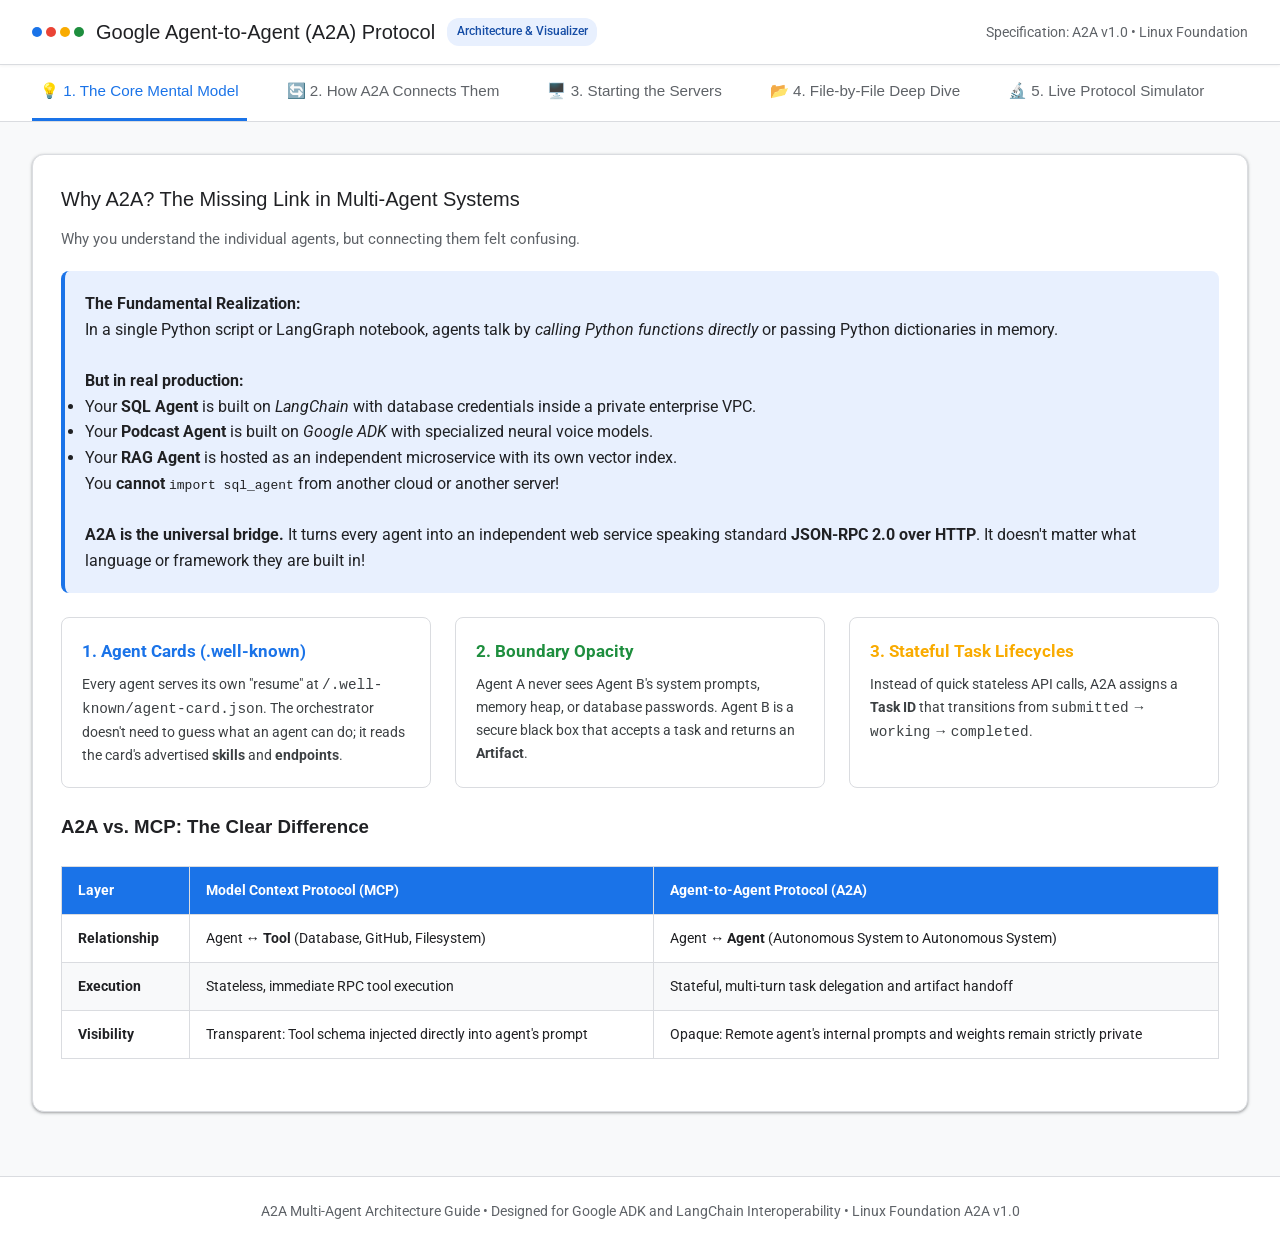
==== A2A_Architecture_Visualization.html @ dcfaf6b2 "Add detailed comments across A2A codebase, support standalone server ports, and add interactive HTML" ====
<!DOCTYPE html>
<html lang="en">
<head>
  <meta charset="UTF-8">
  <meta name="viewport" content="width=device-width, initial-scale=1.0">
  <title>A2A Protocol: Interactive Architecture & Deep-Dive Guide</title>
  <link rel="preconnect" href="https://fonts.googleapis.com">
  <link rel="preconnect" href="https://fonts.gstatic.com" crossorigin>
  <link href="https://fonts.googleapis.com/css2?family=Google+Sans:wght@400;500;700&family=Roboto+Mono:wght@400;500&family=Roboto:wght@300;400;500;700&display=swap" rel="stylesheet">
  <style>
    :root {
      --g-blue: #1a73e8;
      --g-blue-light: #e8f0fe;
      --g-blue-dark: #174ea6;
      --g-green: #1e8e3e;
      --g-green-light: #e6f4ea;
      --g-yellow: #f9ab00;
      --g-yellow-light: #fef7e0;
      --g-red: #ea4335;
      --g-red-light: #fce8e6;
      --g-dark: #202124;
      --g-text: #3c4043;
      --g-muted: #5f6368;
      --g-bg: #f8f9fa;
      --g-card: #ffffff;
      --g-border: #dadce0;
      --code-bg: #1e1e1e;
      --code-text: #d4d4d4;
      --shadow-sm: 0 1px 2px 0 rgba(60,64,67,0.3), 0 1px 3px 1px rgba(60,64,67,0.15);
      --shadow-md: 0 4px 6px -1px rgba(0,0,0,0.1), 0 2px 4px -1px rgba(0,0,0,0.06);
      --shadow-lg: 0 10px 15px -3px rgba(0,0,0,0.1), 0 4px 6px -2px rgba(0,0,0,0.05);
    }

    * { box-sizing: border-box; margin: 0; padding: 0; }
    body {
      font-family: 'Roboto', -apple-system, BlinkMacSystemFont, sans-serif;
      background-color: var(--g-bg);
      color: var(--g-dark);
      line-height: 1.6;
      display: flex;
      flex-direction: column;
      min-height: 100vh;
    }

    /* Top App Bar */
    header {
      background: #ffffff;
      border-bottom: 1px solid var(--g-border);
      padding: 1rem 2rem;
      position: sticky;
      top: 0;
      z-index: 100;
      box-shadow: 0 1px 3px rgba(0,0,0,0.05);
    }
    .header-content {
      max-width: 1300px;
      margin: 0 auto;
      display: flex;
      justify-content: space-between;
      align-items: center;
    }
    .brand {
      display: flex;
      align-items: center;
      gap: 0.75rem;
    }
    .brand-dots {
      display: flex;
      gap: 4px;
    }
    .dot { width: 10px; height: 10px; border-radius: 50%; }
    .dot-blue { background: var(--g-blue); }
    .dot-red { background: var(--g-red); }
    .dot-yellow { background: var(--g-yellow); }
    .dot-green { background: var(--g-green); }
    
    .brand h1 {
      font-family: 'Google Sans', sans-serif;
      font-size: 1.25rem;
      font-weight: 500;
      color: var(--g-dark);
    }
    .badge {
      background: var(--g-blue-light);
      color: var(--g-blue-dark);
      padding: 0.25rem 0.6rem;
      border-radius: 12px;
      font-size: 0.75rem;
      font-weight: 500;
    }

    /* Navigation Tabs */
    nav {
      background: #ffffff;
      border-bottom: 1px solid var(--g-border);
      padding: 0 2rem;
    }
    .nav-container {
      max-width: 1300px;
      margin: 0 auto;
      display: flex;
      gap: 2rem;
      overflow-x: auto;
    }
    .nav-tab {
      padding: 0.9rem 0.5rem;
      font-family: 'Google Sans', sans-serif;
      font-size: 0.95rem;
      font-weight: 500;
      color: var(--g-muted);
      cursor: pointer;
      border-bottom: 3px solid transparent;
      transition: all 0.2s;
      white-space: nowrap;
      display: flex;
      align-items: center;
      gap: 0.5rem;
    }
    .nav-tab:hover {
      color: var(--g-blue);
    }
    .nav-tab.active {
      color: var(--g-blue);
      border-bottom-color: var(--g-blue);
    }

    /* Main Content Container */
    main {
      flex: 1;
      max-width: 1300px;
      width: 100%;
      margin: 2rem auto;
      padding: 0 2rem;
    }

    .tab-pane {
      display: none;
      animation: fadeIn 0.3s ease;
    }
    .tab-pane.active {
      display: block;
    }
    @keyframes fadeIn {
      from { opacity: 0; transform: translateY(6px); }
      to { opacity: 1; transform: translateY(0); }
    }

    /* Card styling */
    .card {
      background: var(--g-card);
      border-radius: 12px;
      border: 1px solid var(--g-border);
      padding: 1.75rem;
      margin-bottom: 2rem;
      box-shadow: var(--shadow-sm);
    }
    .card-title {
      font-family: 'Google Sans', sans-serif;
      font-size: 1.25rem;
      font-weight: 500;
      color: var(--g-dark);
      margin-bottom: 0.75rem;
      display: flex;
      align-items: center;
      gap: 0.5rem;
    }
    .card-subtitle {
      color: var(--g-muted);
      font-size: 0.95rem;
      margin-bottom: 1.25rem;
    }

    /* Grid Layouts */
    .grid-3 {
      display: grid;
      grid-template-columns: repeat(auto-fit, minmax(320px, 1fr));
      gap: 1.5rem;
      margin-bottom: 1.5rem;
    }
    .grid-2 {
      display: grid;
      grid-template-columns: repeat(auto-fit, minmax(450px, 1fr));
      gap: 1.5rem;
      margin-bottom: 1.5rem;
    }

    /* Concept Highlights */
    .concept-box {
      border-radius: 8px;
      padding: 1.25rem;
      border-left: 4px solid var(--g-blue);
      background: var(--g-blue-light);
      margin-bottom: 1.5rem;
    }
    .concept-box.green {
      border-left-color: var(--g-green);
      background: var(--g-green-light);
    }
    .concept-box.yellow {
      border-left-color: var(--g-yellow);
      background: var(--g-yellow-light);
    }

    /* Code Blocks */
    .code-wrapper {
      background: var(--code-bg);
      border-radius: 8px;
      overflow: hidden;
      margin: 1rem 0;
      box-shadow: inset 0 1px 3px rgba(0,0,0,0.5);
    }
    .code-header {
      background: #2d2d2d;
      padding: 0.5rem 1rem;
      display: flex;
      justify-content: space-between;
      align-items: center;
      color: #9cdcfe;
      font-family: 'Roboto Mono', monospace;
      font-size: 0.8rem;
    }
    .copy-btn {
      background: #3e3e3e;
      color: #fff;
      border: none;
      padding: 0.25rem 0.6rem;
      border-radius: 4px;
      font-size: 0.75rem;
      cursor: pointer;
      transition: background 0.2s;
    }
    .copy-btn:hover { background: #505050; }
    pre {
      padding: 1.25rem;
      overflow-x: auto;
      font-family: 'Roboto Mono', monospace;
      font-size: 0.85rem;
      color: var(--code-text);
      line-height: 1.5;
    }

    /* Interactive Stepper */
    .stepper {
      display: flex;
      justify-content: space-between;
      position: relative;
      margin: 2.5rem 0 2rem;
    }
    .stepper::before {
      content: '';
      position: absolute;
      top: 24px;
      left: 40px;
      right: 40px;
      height: 3px;
      background: var(--g-border);
      z-index: 1;
    }
    .step-node {
      position: relative;
      z-index: 2;
      background: #fff;
      display: flex;
      flex-direction: column;
      align-items: center;
      cursor: pointer;
      width: 140px;
    }
    .step-circle {
      width: 48px;
      height: 48px;
      border-radius: 50%;
      background: #fff;
      border: 3px solid var(--g-border);
      display: flex;
      align-items: center;
      justify-content: center;
      font-weight: 700;
      font-size: 1.1rem;
      color: var(--g-muted);
      transition: all 0.3s;
      margin-bottom: 0.5rem;
    }
    .step-node.active .step-circle {
      border-color: var(--g-blue);
      background: var(--g-blue);
      color: #fff;
      box-shadow: 0 0 0 4px var(--g-blue-light);
    }
    .step-node.completed .step-circle {
      border-color: var(--g-green);
      background: var(--g-green);
      color: #fff;
    }
    .step-label {
      font-size: 0.85rem;
      font-weight: 500;
      color: var(--g-muted);
      text-align: center;
    }
    .step-node.active .step-label {
      color: var(--g-blue);
      font-weight: 700;
    }

    /* Live Interactive Simulator */
    .simulator-container {
      display: grid;
      grid-template-columns: 1fr 1fr;
      gap: 1.5rem;
      background: #f1f3f4;
      padding: 1.5rem;
      border-radius: 12px;
      margin-top: 1rem;
    }
    .sim-panel {
      background: #fff;
      border-radius: 8px;
      padding: 1.25rem;
      border: 1px solid var(--g-border);
      display: flex;
      flex-direction: column;
    }
    .sim-panel-title {
      font-family: 'Google Sans', sans-serif;
      font-size: 0.95rem;
      font-weight: 700;
      color: var(--g-dark);
      margin-bottom: 0.75rem;
      display: flex;
      align-items: center;
      justify-content: space-between;
    }
    .sim-output {
      flex: 1;
      background: #1e1e1e;
      color: #a9b7c6;
      font-family: 'Roboto Mono', monospace;
      font-size: 0.8rem;
      padding: 1rem;
      border-radius: 6px;
      overflow-y: auto;
      max-height: 380px;
      line-height: 1.45;
    }
    .sim-controls {
      display: flex;
      gap: 0.75rem;
      margin-top: 1rem;
    }
    .btn {
      background: var(--g-blue);
      color: #fff;
      border: none;
      padding: 0.6rem 1.2rem;
      border-radius: 6px;
      font-family: 'Google Sans', sans-serif;
      font-size: 0.9rem;
      font-weight: 500;
      cursor: pointer;
      display: inline-flex;
      align-items: center;
      gap: 0.5rem;
      transition: background 0.2s;
    }
    .btn:hover { background: var(--g-blue-dark); }
    .btn-green { background: var(--g-green); }
    .btn-green:hover { background: #16652c; }
    .btn-outline {
      background: transparent;
      border: 1px solid var(--g-border);
      color: var(--g-text);
    }
    .btn-outline:hover { background: var(--g-bg); }

    /* SVG Architecture Diagram styling */
    .arch-svg-container {
      width: 100%;
      background: #ffffff;
      border: 1px solid var(--g-border);
      border-radius: 12px;
      padding: 1rem;
      overflow-x: auto;
    }

    /* Comparison Table */
    .styled-table {
      width: 100%;
      border-collapse: collapse;
      margin: 1.5rem 0;
      font-size: 0.9rem;
    }
    .styled-table thead tr {
      background-color: var(--g-blue);
      color: #ffffff;
      text-align: left;
    }
    .styled-table th, .styled-table td {
      padding: 12px 16px;
      border: 1px solid var(--g-border);
    }
    .styled-table tbody tr:nth-of-type(even) {
      background-color: #f8f9fa;
    }

    footer {
      background: #ffffff;
      border-top: 1px solid var(--g-border);
      padding: 1.5rem 2rem;
      text-align: center;
      font-size: 0.85rem;
      color: var(--g-muted);
      margin-top: auto;
    }
  </style>
</head>
<body>

  <!-- Top Header Bar -->
  <header>
    <div class="header-content">
      <div class="brand">
        <div class="brand-dots">
          <span class="dot dot-blue"></span>
          <span class="dot dot-red"></span>
          <span class="dot dot-yellow"></span>
          <span class="dot dot-green"></span>
        </div>
        <h1>Google Agent-to-Agent (A2A) Protocol</h1>
        <span class="badge">Architecture & Visualizer</span>
      </div>
      <div>
        <span style="font-size: 0.85rem; color: var(--g-muted);">Specification: A2A v1.0 • Linux Foundation</span>
      </div>
    </div>
  </header>

  <!-- Navigation Tabs -->
  <nav>
    <div class="nav-container">
      <div class="nav-tab active" onclick="switchTab('tab-mental-model')">💡 1. The Core Mental Model</div>
      <div class="nav-tab" onclick="switchTab('tab-how-it-connects')">🔄 2. How A2A Connects Them</div>
      <div class="nav-tab" onclick="switchTab('tab-servers')">🖥️ 3. Starting the Servers</div>
      <div class="nav-tab" onclick="switchTab('tab-files-deepdive')">📂 4. File-by-File Deep Dive</div>
      <div class="nav-tab" onclick="switchTab('tab-simulator')">🔬 5. Live Protocol Simulator</div>
    </div>
  </nav>

  <!-- Main Content Areas -->
  <main>

    <!-- ===================================================================== -->
    <!-- TAB 1: THE CORE MENTAL MODEL                                          -->
    <!-- ===================================================================== -->
    <div id="tab-mental-model" class="tab-pane active">
      <div class="card">
        <h2 class="card-title">Why A2A? The Missing Link in Multi-Agent Systems</h2>
        <p class="card-subtitle">Why you understand the individual agents, but connecting them felt confusing.</p>

        <div class="concept-box">
          <strong>The Fundamental Realization:</strong><br>
          In a single Python script or LangGraph notebook, agents talk by <em>calling Python functions directly</em> or passing Python dictionaries in memory.
          <br><br>
          <strong>But in real production:</strong>
          <ul>
            <li>Your <strong>SQL Agent</strong> is built on <em>LangChain</em> with database credentials inside a private enterprise VPC.</li>
            <li>Your <strong>Podcast Agent</strong> is built on <em>Google ADK</em> with specialized neural voice models.</li>
            <li>Your <strong>RAG Agent</strong> is hosted as an independent microservice with its own vector index.</li>
          </ul>
          You <strong>cannot</strong> <code>import sql_agent</code> from another cloud or another server!
          <br><br>
          <strong>A2A is the universal bridge.</strong> It turns every agent into an independent web service speaking standard <strong>JSON-RPC 2.0 over HTTP</strong>. It doesn't matter what language or framework they are built in!
        </div>

        <div class="grid-3">
          <div style="background: #fff; border: 1px solid var(--g-border); border-radius: 8px; padding: 1.25rem;">
            <h3 style="color: var(--g-blue); font-size: 1.05rem; margin-bottom: 0.5rem;">1. Agent Cards (.well-known)</h3>
            <p style="font-size: 0.9rem; color: var(--g-text);">
              Every agent serves its own "resume" at <code>/.well-known/agent-card.json</code>.
              The orchestrator doesn't need to guess what an agent can do; it reads the card's advertised <strong>skills</strong> and <strong>endpoints</strong>.
            </p>
          </div>
          <div style="background: #fff; border: 1px solid var(--g-border); border-radius: 8px; padding: 1.25rem;">
            <h3 style="color: var(--g-green); font-size: 1.05rem; margin-bottom: 0.5rem;">2. Boundary Opacity</h3>
            <p style="font-size: 0.9rem; color: var(--g-text);">
              Agent A never sees Agent B's system prompts, memory heap, or database passwords. Agent B is a secure black box that accepts a task and returns an <strong>Artifact</strong>.
            </p>
          </div>
          <div style="background: #fff; border: 1px solid var(--g-border); border-radius: 8px; padding: 1.25rem;">
            <h3 style="color: var(--g-yellow); font-size: 1.05rem; margin-bottom: 0.5rem;">3. Stateful Task Lifecycles</h3>
            <p style="font-size: 0.9rem; color: var(--g-text);">
              Instead of quick stateless API calls, A2A assigns a <strong>Task ID</strong> that transitions from <code>submitted</code> &rarr; <code>working</code> &rarr; <code>completed</code>.
            </p>
          </div>
        </div>

        <h3 style="font-family: 'Google Sans', sans-serif; margin: 1.5rem 0 0.5rem;">A2A vs. MCP: The Clear Difference</h3>
        <table class="styled-table">
          <thead>
            <tr>
              <th>Layer</th>
              <th>Model Context Protocol (MCP)</th>
              <th>Agent-to-Agent Protocol (A2A)</th>
            </tr>
          </thead>
          <tbody>
            <tr>
              <td><strong>Relationship</strong></td>
              <td>Agent &harr; <strong>Tool</strong> (Database, GitHub, Filesystem)</td>
              <td>Agent &harr; <strong>Agent</strong> (Autonomous System to Autonomous System)</td>
            </tr>
            <tr>
              <td><strong>Execution</strong></td>
              <td>Stateless, immediate RPC tool execution</td>
              <td>Stateful, multi-turn task delegation and artifact handoff</td>
            </tr>
            <tr>
              <td><strong>Visibility</strong></td>
              <td>Transparent: Tool schema injected directly into agent's prompt</td>
              <td>Opaque: Remote agent's internal prompts and weights remain strictly private</td>
            </tr>
          </tbody>
        </table>
      </div>
    </div>

    <!-- ===================================================================== -->
    <!-- TAB 2: HOW A2A CONNECTS THEM                                         -->
    <!-- ===================================================================== -->
    <div id="tab-how-it-connects" class="tab-pane">
      <div class="card">
        <h2 class="card-title">Step-by-Step: The 4-Stage Collaboration Flow</h2>
        <p class="card-subtitle">How a single user prompt cascades across all three agents through A2A.</p>

        <!-- Interactive Stepper -->
        <div class="stepper">
          <div class="step-node active" onclick="setStep(1)">
            <div class="step-circle">1</div>
            <div class="step-label">Discovery (Cards)</div>
          </div>
          <div class="step-node" onclick="setStep(2)">
            <div class="step-circle">2</div>
            <div class="step-label">SQL Agent (HITL)</div>
          </div>
          <div class="step-node" onclick="setStep(3)">
            <div class="step-circle">3</div>
            <div class="step-label">RAG Agent (Citations)</div>
          </div>
          <div class="step-node" onclick="setStep(4)">
            <div class="step-circle">4</div>
            <div class="step-label">Podcast Synthesis</div>
          </div>
          <div class="step-node" onclick="setStep(5)">
            <div class="step-circle">5</div>
            <div class="step-label">Artifact Delivery</div>
          </div>
        </div>

        <!-- Step Detail Box -->
        <div id="step-detail" class="concept-box" style="margin-top: 2rem;">
          <h3 id="step-title" style="color: var(--g-blue); margin-bottom: 0.5rem;">Step 1: Dynamic Discovery via Agent Cards</h3>
          <p id="step-desc" style="font-size: 0.95rem; color: var(--g-text);">
            The Orchestrator client sends an HTTP GET to <code>/.well-known/agent-card.json</code> for each agent.
            It discovers:
            <br>• <strong>SQL Agent</strong> advertises: <code>query_user_accounts</code> and <code>hitl_pii_governance</code>
            <br>• <strong>RAG Agent</strong> advertises: <code>semantic_knowledge_retrieval</code> and <code>grounded_qa_with_citations</code>
            <br>• <strong>Podcast Agent</strong> advertises: <code>generate_podcast_script</code> and <code>synthesize_podcast_audio</code>
          </p>
        </div>

        <!-- Architectural Diagram SVG -->
        <div class="arch-svg-container">
          <svg viewBox="0 0 1100 480" width="100%" height="450" xmlns="http://www.w3.org/2000/svg">
            <!-- Background -->
            <rect width="1100" height="480" fill="#f8f9fa" rx="12"/>

            <!-- Orchestrator Box -->
            <rect x="30" y="160" width="220" height="160" rx="10" fill="#e8f0fe" stroke="#1a73e8" stroke-width="2"/>
            <text x="140" y="195" font-family="'Google Sans', sans-serif" font-size="16" font-weight="700" fill="#1a73e8" text-anchor="middle">A2A ORCHESTRATOR</text>
            <text x="140" y="220" font-family="sans-serif" font-size="12" fill="#5f6368" text-anchor="middle">Central Coordinator Client</text>
            <rect x="50" y="240" width="180" height="60" rx="6" fill="#ffffff" stroke="#dadce0"/>
            <text x="140" y="260" font-family="'Roboto Mono', monospace" font-size="11" fill="#3c4043" text-anchor="middle">A2AClient Dispatcher</text>
            <text x="140" y="280" font-family="sans-serif" font-size="11" fill="#5f6368" text-anchor="middle">• Reads Agent Cards</text>
            <text x="140" y="295" font-family="sans-serif" font-size="11" fill="#5f6368" text-anchor="middle">• Dispatches JSON-RPC Tasks</text>

            <!-- Arrows to Agents -->
            <!-- Arrow 1 (To SQL) -->
            <path d="M 250 200 L 440 100" stroke="#1a73e8" stroke-width="2.5" fill="none" marker-end="url(#arrow-blue)"/>
            <rect x="290" y="125" width="120" height="32" rx="4" fill="#ffffff" stroke="#1a73e8" stroke-width="1"/>
            <text x="350" y="145" font-family="'Roboto Mono', monospace" font-size="10.5" fill="#1a73e8" font-weight="700" text-anchor="middle">1. message/send</text>

            <!-- Arrow 2 (To RAG) -->
            <path d="M 250 240 L 440 240" stroke="#1e8e3e" stroke-width="2.5" fill="none" marker-end="url(#arrow-green)"/>
            <rect x="290" y="225" width="120" height="32" rx="4" fill="#ffffff" stroke="#1e8e3e" stroke-width="1"/>
            <text x="350" y="245" font-family="'Roboto Mono', monospace" font-size="10.5" fill="#1e8e3e" font-weight="700" text-anchor="middle">2. message/send</text>

            <!-- Arrow 3 (To Podcast) -->
            <path d="M 250 280 L 440 380" stroke="#f9ab00" stroke-width="2.5" fill="none" marker-end="url(#arrow-yellow)"/>
            <rect x="290" y="325" width="120" height="32" rx="4" fill="#ffffff" stroke="#b06000" stroke-width="1"/>
            <text x="350" y="345" font-family="'Roboto Mono', monospace" font-size="10.5" fill="#b06000" font-weight="700" text-anchor="middle">3. message/send</text>

            <!-- Markers -->
            <defs>
              <marker id="arrow-blue" viewBox="0 0 10 10" refX="6" refY="5" markerWidth="6" markerHeight="6" orient="auto">
                <path d="M 0 1 L 10 5 L 0 9 z" fill="#1a73e8"/>
              </marker>
              <marker id="arrow-green" viewBox="0 0 10 10" refX="6" refY="5" markerWidth="6" markerHeight="6" orient="auto">
                <path d="M 0 1 L 10 5 L 0 9 z" fill="#1e8e3e"/>
              </marker>
              <marker id="arrow-yellow" viewBox="0 0 10 10" refX="6" refY="5" markerWidth="6" markerHeight="6" orient="auto">
                <path d="M 0 1 L 10 5 L 0 9 z" fill="#f9ab00"/>
              </marker>
            </defs>

            <!-- Agent 1: SQL Agent -->
            <rect x="450" y="30" width="310" height="120" rx="10" fill="#ffffff" stroke="#1a73e8" stroke-width="2"/>
            <text x="470" y="60" font-family="'Google Sans', sans-serif" font-size="15" font-weight="700" fill="#1a73e8">Agent 1: SQL Agent</text>
            <text x="470" y="80" font-family="sans-serif" font-size="11.5" fill="#5f6368">Framework: LangChain + LangGraph</text>
            <rect x="470" y="95" width="270" height="42" rx="4" fill="#e8f0fe"/>
            <text x="480" y="112" font-family="sans-serif" font-size="11" fill="#174ea6">• Triggers HITL Human Review</text>
            <text x="480" y="128" font-family="sans-serif" font-size="11" fill="#174ea6">• Redacts Credit Cards & Emails automatically</text>

            <!-- Agent 2: RAG Agent -->
            <rect x="450" y="180" width="310" height="120" rx="10" fill="#ffffff" stroke="#1e8e3e" stroke-width="2"/>
            <text x="470" y="210" font-family="'Google Sans', sans-serif" font-size="15" font-weight="700" fill="#1e8e3e">Agent 2: RAG Knowledge Agent</text>
            <text x="470" y="230" font-family="sans-serif" font-size="11.5" fill="#5f6368">Framework: LangChain + FAISS Vector Store</text>
            <rect x="470" y="245" width="270" height="42" rx="4" fill="#e6f4ea"/>
            <text x="480" y="262" font-family="sans-serif" font-size="11" fill="#137333">• Semantic similarity search over documents</text>
            <text x="480" y="278" font-family="sans-serif" font-size="11" fill="#137333">• Produces grounded facts citing [Source]</text>

            <!-- Agent 3: Podcast Agent -->
            <rect x="450" y="330" width="310" height="120" rx="10" fill="#ffffff" stroke="#f9ab00" stroke-width="2"/>
            <text x="470" y="360" font-family="'Google Sans', sans-serif" font-size="15" font-weight="700" fill="#b06000">Agent 3: Podcast Studio Agent</text>
            <text x="470" y="380" font-family="sans-serif" font-size="11.5" fill="#5f6368">Framework: Google ADK (Agent Development Kit)</text>
            <rect x="470" y="395" width="270" height="42" rx="4" fill="#fef7e0"/>
            <text x="480" y="412" font-family="sans-serif" font-size="11" fill="#b06000">• Synthesizes multi-speaker dialogue script</text>
            <text x="480" y="428" font-family="sans-serif" font-size="11" fill="#b06000">• Persona casting: Alex (Host) & Morgan (Expert)</text>

            <!-- Right Column: Final Artifact -->
            <rect x="810" y="160" width="260" height="160" rx="10" fill="#ffffff" stroke="#dadce0" stroke-width="2"/>
            <text x="940" y="195" font-family="'Google Sans', sans-serif" font-size="16" font-weight="700" fill="#202124" text-anchor="middle">DELIVERED ARTIFACTS</text>
            <line x1="830" y1="210" x2="1050" y2="210" stroke="#dadce0"/>
            <text x="830" y="235" font-family="'Roboto Mono', monospace" font-size="11" fill="#1a73e8">✓ SQL_Query_Execution_Record</text>
            <text x="830" y="260" font-family="'Roboto Mono', monospace" font-size="11" fill="#1e8e3e">✓ Grounded_RAG_Citations</text>
            <text x="830" y="285" font-family="'Roboto Mono', monospace" font-size="11" fill="#b06000">✓ Podcast_Dialogue_Script.json</text>
          </svg>
        </div>
      </div>
    </div>

    <!-- ===================================================================== -->
    <!-- TAB 3: STARTING THE SERVERS                                           -->
    <!-- ===================================================================== -->
    <div id="tab-servers" class="tab-pane">
      <div class="card">
        <h2 class="card-title">How to Start the Servers: Gateway vs. Individual</h2>
        <p class="card-subtitle">Understand how to run all three agents together or as isolated microservices.</p>

        <div class="grid-2">
          <!-- Mode 1: Unified Gateway -->
          <div style="background: #fff; border: 2px solid var(--g-blue); border-radius: 10px; padding: 1.5rem;">
            <div style="display: flex; justify-content: space-between; align-items: center; margin-bottom: 0.75rem;">
              <h3 style="color: var(--g-blue); font-size: 1.15rem;">Mode 1: Unified Gateway (All in 1)</h3>
              <span class="badge">Port 8000</span>
            </div>
            <p style="font-size: 0.9rem; color: var(--g-text); margin-bottom: 1rem;">
              Starts a single FastAPI web application that mounts all three agents under separate path namespaces. Ideal for local testing and quick development.
            </p>
            
            <div class="code-wrapper">
              <div class="code-header">
                <span>Terminal</span>
                <button class="copy-btn" onclick="copyCode('cmd-gateway')">Copy</button>
              </div>
              <pre id="cmd-gateway">uv run python a2a/main.py --server --port 8000</pre>
            </div>

            <h4 style="font-size: 0.85rem; color: var(--g-muted); margin: 0.75rem 0 0.25rem;">Live Endpoints:</h4>
            <ul style="font-size: 0.85rem; color: var(--g-text); padding-left: 1.25rem;">
              <li><code>http://127.0.0.1:8000/.well-known/agent-card.json</code> (Federated Root)</li>
              <li><code>http://127.0.0.1:8000/podcast/a2a</code> (Podcast ADK RPC)</li>
              <li><code>http://127.0.0.1:8000/sql/a2a</code> (SQL LangChain RPC)</li>
              <li><code>http://127.0.0.1:8000/rag/a2a</code> (RAG LangChain RPC)</li>
            </ul>
          </div>

          <!-- Mode 2: Individual Dedicated Servers -->
          <div style="background: #fff; border: 2px solid var(--g-green); border-radius: 10px; padding: 1.5rem;">
            <div style="display: flex; justify-content: space-between; align-items: center; margin-bottom: 0.75rem;">
              <h3 style="color: var(--g-green); font-size: 1.15rem;">Mode 2: Individual Microservices</h3>
              <span class="badge" style="background: var(--g-green-light); color: var(--g-green);">Ports 8001, 8002, 8003</span>
            </div>
            <p style="font-size: 0.9rem; color: var(--g-text); margin-bottom: 1rem;">
              Runs each agent on its own dedicated port and operating system process. Simulates real enterprise cloud deployment where agents live on separate machines.
            </p>
            
            <div class="code-wrapper">
              <div class="code-header">
                <span>Terminal (Start All 3 at once)</span>
                <button class="copy-btn" onclick="copyCode('cmd-indiv-all')">Copy</button>
              </div>
              <pre id="cmd-indiv-all">uv run python a2a/main.py --start-individual-servers</pre>
            </div>

            <p style="font-size: 0.8rem; color: var(--g-muted); margin-top: 0.5rem;">Or start individually in separate terminal windows:</p>
            <div class="code-wrapper">
              <div class="code-header">
                <span>Individual Commands</span>
                <button class="copy-btn" onclick="copyCode('cmd-indiv-separate')">Copy</button>
              </div>
              <pre id="cmd-indiv-separate"># Terminal 1: Podcast Agent on Port 8001
uv run python a2a/server.py --agent podcast --port 8001

# Terminal 2: SQL Agent on Port 8002
uv run python a2a/server.py --agent sql --port 8002

# Terminal 3: RAG Agent on Port 8003
uv run python a2a/server.py --agent rag --port 8003</pre>
            </div>
          </div>
        </div>

        <div class="concept-box green">
          <strong>How the Orchestrator Connects to Individual Servers:</strong><br>
          When running in individual mode, run the demo with the <code>--demo-individual</code> flag:
          <br>
          <code>uv run python a2a/main.py --demo-individual</code>
          <br><br>
          The Orchestrator automatically talks to <code>http://127.0.0.1:8001/a2a</code> (Podcast), <code>http://127.0.0.1:8002/a2a</code> (SQL), and <code>http://127.0.0.1:8003/a2a</code> (RAG)!
        </div>
      </div>
    </div>

    <!-- ===================================================================== -->
    <!-- TAB 4: FILE-BY-FILE DEEP DIVE                                         -->
    <!-- ===================================================================== -->
    <div id="tab-files-deepdive" class="tab-pane">
      <div class="card">
        <h2 class="card-title">File-by-File Architecture of the A2A Package</h2>
        <p class="card-subtitle">A clear breakdown of every single file inside the <code>a2a/</code> folder.</p>

        <div style="display: flex; flex-direction: column; gap: 1.5rem;">
          
          <!-- File 1: models.py -->
          <div style="border: 1px solid var(--g-border); border-radius: 8px; padding: 1.25rem;">
            <div style="display: flex; justify-content: space-between; align-items: center;">
              <h3 style="font-family: 'Roboto Mono', monospace; color: var(--g-blue);">📄 a2a/models.py</h3>
              <span class="badge">Canonical Schemas</span>
            </div>
            <p style="font-size: 0.9rem; color: var(--g-text); margin: 0.5rem 0;">
              <strong>What it does:</strong> Defines the 5 core Pydantic data models required by the A2A v1.0 protocol specification.
            </p>
            <ul style="font-size: 0.85rem; color: var(--g-muted); padding-left: 1.25rem;">
              <li><code>Part</code>: Atomic multimodal payload block (text, json data, media_type, url).</li>
              <li><code>Message</code>: One conversational turn with <code>role</code> ("ROLE_USER" / "ROLE_AGENT") and <code>contextId</code>.</li>
              <li><code>Artifact</code>: Formal structured deliverable (e.g. script, dataset) produced by an agent.</li>
              <li><code>Task</code>: Stateful unit of work tracking lifecycle states (<code>submitted</code>, <code>working</code>, <code>completed</code>).</li>
              <li><code>AgentCard</code>: Standard discovery manifest schema advertising skills and supported interfaces.</li>
              <li><code>JsonRpcRequest / JsonRpcResponse</code>: Transport envelopes.</li>
            </ul>
          </div>

          <!-- File 2: agent_cards.py -->
          <div style="border: 1px solid var(--g-border); border-radius: 8px; padding: 1.25rem;">
            <div style="display: flex; justify-content: space-between; align-items: center;">
              <h3 style="font-family: 'Roboto Mono', monospace; color: var(--g-blue);">📄 a2a/agent_cards.py</h3>
              <span class="badge">Agent Manifests</span>
            </div>
            <p style="font-size: 0.9rem; color: var(--g-text); margin: 0.5rem 0;">
              <strong>What it does:</strong> Declares the official Agent Card for each of our three agents.
            </p>
            <ul style="font-size: 0.85rem; color: var(--g-muted); padding-left: 1.25rem;">
              <li><code>get_podcast_agent_card()</code>: Advertises <code>generate_podcast_script</code> and <code>synthesize_podcast_audio</code> skills.</li>
              <li><code>get_sql_agent_card()</code>: Advertises <code>query_user_accounts</code> and <code>hitl_pii_governance</code> skills.</li>
              <li><code>get_rag_agent_card()</code>: Advertises <code>semantic_knowledge_retrieval</code> and <code>grounded_qa_with_citations</code> skills.</li>
              <li><code>export_all_cards()</code>: Utility to dump cards to static JSON files in <code>a2a/cards/</code>.</li>
            </ul>
          </div>

          <!-- File 3: server.py -->
          <div style="border: 1px solid var(--g-border); border-radius: 8px; padding: 1.25rem;">
            <div style="display: flex; justify-content: space-between; align-items: center;">
              <h3 style="font-family: 'Roboto Mono', monospace; color: var(--g-blue);">📄 a2a/server.py</h3>
              <span class="badge">FastAPI Protocol Engine</span>
            </div>
            <p style="font-size: 0.9rem; color: var(--g-text); margin: 0.5rem 0;">
              <strong>What it does:</strong> The web server that bridges incoming JSON-RPC HTTP calls into the internal agent python code.
            </p>
            <ul style="font-size: 0.85rem; color: var(--g-muted); padding-left: 1.25rem;">
              <li><code>execute_agent_work()</code>: Routes prompts to <code>run_sql_agent_query()</code>, <code>run_rag_agent_query()</code>, or Podcast studio.</li>
              <li><code>handle_jsonrpc()</code>: Parses JSON-RPC methods: <code>message/send</code>, <code>tasks/get</code>, <code>tasks/cancel</code>.</li>
              <li><code>create_gateway_app()</code>: Launches all three agents on Port 8000.</li>
              <li><code>create_standalone_agent_app()</code>: Launches a single agent on an independent port (8001, 8002, 8003).</li>
            </ul>
          </div>

          <!-- File 4: client.py -->
          <div style="border: 1px solid var(--g-border); border-radius: 8px; padding: 1.25rem;">
            <div style="display: flex; justify-content: space-between; align-items: center;">
              <h3 style="font-family: 'Roboto Mono', monospace; color: var(--g-blue);">📄 a2a/client.py</h3>
              <span class="badge">Reusable Consumer Client</span>
            </div>
            <p style="font-size: 0.9rem; color: var(--g-text); margin: 0.5rem 0;">
              <strong>What it does:</strong> The Python client that anyone can use to call an A2A agent over HTTP.
            </p>
            <ul style="font-size: 0.85rem; color: var(--g-muted); padding-left: 1.25rem;">
              <li><code>get_agent_card()</code>: Performs HTTP GET to <code>/.well-known/agent-card.json</code> and parses into an <code>AgentCard</code>.</li>
              <li><code>send_message()</code>: Formulates a JSON-RPC <code>message/send</code> request and extracts output + artifacts.</li>
              <li><code>get_task()</code>: Polls task state via <code>tasks/get</code>.</li>
            </ul>
          </div>

          <!-- File 5: orchestrator.py -->
          <div style="border: 1px solid var(--g-border); border-radius: 8px; padding: 1.25rem;">
            <div style="display: flex; justify-content: space-between; align-items: center;">
              <h3 style="font-family: 'Roboto Mono', monospace; color: var(--g-blue);">📄 a2a/orchestrator.py</h3>
              <span class="badge">Cross-Agent Pipeline</span>
            </div>
            <p style="font-size: 0.9rem; color: var(--g-text); margin: 0.5rem 0;">
              <strong>What it does:</strong> Connects all three agents in sequence: SQL Agent &rarr; RAG Agent &rarr; Podcast Agent.
            </p>
            <ul style="font-size: 0.85rem; color: var(--g-muted); padding-left: 1.25rem;">
              <li>Discovers all 3 cards dynamically.</li>
              <li>Queries SQL Agent for Alice Smith's balance (PII redacted).</li>
              <li>Queries RAG Agent for Google Gemini architecture facts.</li>
              <li>Pipes both outputs into Podcast Agent to generate a 2-speaker audio/script episode!</li>
            </ul>
          </div>

          <!-- File 6: main.py -->
          <div style="border: 1px solid var(--g-border); border-radius: 8px; padding: 1.25rem;">
            <div style="display: flex; justify-content: space-between; align-items: center;">
              <h3 style="font-family: 'Roboto Mono', monospace; color: var(--g-blue);">📄 a2a/main.py</h3>
              <span class="badge">CLI Entry Point</span>
            </div>
            <p style="font-size: 0.9rem; color: var(--g-text); margin: 0.5rem 0;">
              <strong>What it does:</strong> Command-line interface to start servers, run demos, query agents, and inspect cards.
            </p>
          </div>

        </div>
      </div>
    </div>

    <!-- ===================================================================== -->
    <!-- TAB 5: LIVE PROTOCOL SIMULATOR                                        -->
    <!-- ===================================================================== -->
    <div id="tab-simulator" class="tab-pane">
      <div class="card">
        <h2 class="card-title">Live Interactive A2A Protocol Simulator</h2>
        <p class="card-subtitle">Click the buttons to simulate real A2A JSON-RPC 2.0 payloads and inspect state changes in real time.</p>

        <div class="simulator-container">
          <!-- Request Panel -->
          <div class="sim-panel">
            <div class="sim-panel-title">
              <span>Outgoing JSON-RPC 2.0 Request</span>
              <span id="req-method-badge" class="badge">POST /a2a</span>
            </div>
            <div id="sim-request-box" class="sim-output">// Select an action below to view the outgoing JSON-RPC 2.0 request envelope...</div>
            <div class="sim-controls">
              <button class="btn btn-outline" onclick="simDiscovery()">1. Get Agent Card</button>
              <button class="btn" onclick="simSqlTask()">2. Send SQL Task</button>
              <button class="btn btn-green" onclick="simRagTask()">3. Send RAG Task</button>
              <button class="btn" style="background: var(--g-yellow); color: #000;" onclick="simPodcastTask()">4. Send Podcast Task</button>
            </div>
          </div>

          <!-- Response Panel -->
          <div class="sim-panel">
            <div class="sim-panel-title">
              <span>Incoming Server Response & Task State</span>
              <span id="res-status-badge" class="badge" style="background: var(--g-green-light); color: var(--g-green);">Status: IDLE</span>
            </div>
            <div id="sim-response-box" class="sim-output">// The server response, Task object, and Artifacts will render here...</div>
          </div>
        </div>
      </div>
    </div>

  </main>

  <footer>
    <p>A2A Multi-Agent Architecture Guide • Designed for Google ADK and LangChain Interoperability • Linux Foundation A2A v1.0</p>
  </footer>

  <script>
    // Tab Switching Logic
    function switchTab(tabId) {
      document.querySelectorAll('.tab-pane').forEach(el => el.classList.remove('active'));
      document.querySelectorAll('.nav-tab').forEach(el => el.classList.remove('active'));
      document.getElementById(tabId).classList.add('active');
      event.currentTarget.classList.add('active');
    }

    // Copy Code Helper
    function copyCode(elementId) {
      const text = document.getElementById(elementId).innerText;
      navigator.clipboard.writeText(text);
      alert('Command copied to clipboard!');
    }

    // Stepper Interaction Logic
    const stepsData = [
      {
        title: "Step 1: Dynamic Discovery via Agent Cards",
        desc: "The Orchestrator client sends an HTTP GET to <code>/.well-known/agent-card.json</code> for each agent.<br>• <strong>SQL Agent</strong> advertises: <code>query_user_accounts</code> and <code>hitl_pii_governance</code><br>• <strong>RAG Agent</strong> advertises: <code>semantic_knowledge_retrieval</code> and <code>grounded_qa_with_citations</code><br>• <strong>Podcast Agent</strong> advertises: <code>generate_podcast_script</code> and <code>synthesize_podcast_audio</code>"
      },
      {
        title: "Step 2: Audited SQL Delegation (HITL & PII Redaction)",
        desc: "The Orchestrator sends a task to the SQL Agent via <code>message/send</code>: 'Query users database for Alice Smith's balance and credit card.'<br>• The SQL Agent invokes <strong>Human-in-the-Loop</strong> review.<br>• It triggers <strong>PIIMiddleware</strong> to mask <code>4111-1111-1111-1111</code> &rarr; <code>[REDACTED_CREDIT_CARD]</code>.<br>• Returns an <strong>Artifact</strong>: <code>SQL_Query_Execution_Record</code> with balance 1250.0."
      },
      {
        title: "Step 3: Grounded Knowledge Retrieval (RAG Agent)",
        desc: "The Orchestrator sends a task to the RAG Agent via <code>message/send</code>: 'What is Google Gemini multimodal architecture?'<br>• The RAG Agent queries the in-memory <strong>FAISS</strong> vector database.<br>• It retrieves factual passages on 1M token context windows.<br>• Returns an <strong>Artifact</strong>: <code>Grounded_RAG_Citations</code> strictly citing <code>[Source: Gemini Fact Sheet]</code>."
      },
      {
        title: "Step 4: Cognitive Podcast Synthesis (Google ADK)",
        desc: "The Orchestrator combines the SQL financial balance and the RAG Gemini technical brief into a composite prompt.<br>• Dispatches to the <strong>Google ADK Podcast Studio</strong>.<br>• Casts <strong>Alex</strong> (Host) and <strong>Morgan</strong> (Expert).<br>• Generates full multi-speaker dialogue script discussing data security and Gemini models."
      },
      {
        title: "Step 5: Artifact Delivery & Mission Completion",
        desc: "All three tasks reach the <code>completed</code> status.<br>• The Orchestrator aggregates the three distinct deliverables (SQL Record, RAG Citations, Podcast Script) into a final executive summary.<br>• All task IDs and latency records are logged for auditing."
      }
    ];

    function setStep(stepNum) {
      const nodes = document.querySelectorAll('.step-node');
      nodes.forEach((node, idx) => {
        if (idx + 1 === stepNum) {
          node.classList.add('active');
          node.classList.remove('completed');
        } else if (idx + 1 < stepNum) {
          node.classList.add('completed');
          node.classList.remove('active');
        } else {
          node.classList.remove('active', 'completed');
        }
      });
      document.getElementById('step-title').innerHTML = stepsData[stepNum - 1].title;
      document.getElementById('step-desc').innerHTML = stepsData[stepNum - 1].desc;
    }

    // Protocol Simulator Logic
    function simDiscovery() {
      document.getElementById('req-method-badge').innerText = 'GET /.well-known/agent-card.json';
      document.getElementById('sim-request-box').innerText = 
`GET /sql/.well-known/agent-card.json HTTP/1.1
Host: 127.0.0.1:8000
Accept: application/json`;

      document.getElementById('res-status-badge').innerText = 'HTTP 200 OK';
      document.getElementById('sim-response-box').innerText = 
`{
  "name": "sql_database_agent",
  "version": "1.0.0",
  "description": "Enterprise database assistant built on LangChain and LangGraph.",
  "supportedInterfaces": [
    {
      "protocol": "JSONRPC",
      "version": "2.0",
      "url": "http://127.0.0.1:8000/sql/a2a"
    }
  ],
  "capabilities": {
    "streaming": false,
    "pushNotifications": false,
    "statefulSessions": true
  },
  "skills": [
    {
      "id": "query_user_accounts",
      "name": "Secure Read-Only SQL Querying",
      "tags": ["database", "sql", "langchain"]
    },
    {
      "id": "hitl_pii_governance",
      "name": "HITL Verification & PII Redaction",
      "tags": ["security", "hitl", "pii-redaction"]
    }
  ]
}`;
    }

    function simSqlTask() {
      document.getElementById('req-method-badge').innerText = 'POST /sql/a2a';
      document.getElementById('sim-request-box').innerText = 
`POST /sql/a2a HTTP/1.1
Host: 127.0.0.1:8000
Content-Type: application/json

{
  "jsonrpc": "2.0",
  "method": "message/send",
  "params": {
    "messageId": "msg-8f3a921d",
    "role": "ROLE_USER",
    "parts": [
      { "text": "Query users database for Alice Smith's balance and credit card." }
    ],
    "contextId": "session-a2a-demo"
  },
  "id": 1
}`;

      document.getElementById('res-status-badge').innerText = 'Task: completed';
      document.getElementById('sim-response-box').innerText = 
`{
  "jsonrpc": "2.0",
  "result": {
    "taskId": "task-47e92b1a",
    "status": "completed",
    "output": "Database Query Executed (PII Redacted):\\n\\nAlice Smith | [REDACTED_EMAIL] | [REDACTED_CREDIT_CARD] | 1250.0",
    "artifacts": [
      {
        "artifactId": "art-119c8e23",
        "name": "SQL_Query_Execution_Record",
        "metadata": {
          "hitl_triggered": true,
          "decision": "approve",
          "security_policy": "PII_Redacted",
          "framework": "LangChain/LangGraph"
        }
      }
    ]
  },
  "id": 1
}`;
    }

    function simRagTask() {
      document.getElementById('req-method-badge').innerText = 'POST /rag/a2a';
      document.getElementById('sim-request-box').innerText = 
`POST /rag/a2a HTTP/1.1
Host: 127.0.0.1:8000
Content-Type: application/json

{
  "jsonrpc": "2.0",
  "method": "message/send",
  "params": {
    "messageId": "msg-92a104c8",
    "role": "ROLE_USER",
    "parts": [
      { "text": "What is Google Gemini multimodal architecture?" }
    ],
    "contextId": "session-a2a-demo"
  },
  "id": 2
}`;

      document.getElementById('res-status-badge').innerText = 'Task: completed';
      document.getElementById('sim-response-box').innerText = 
`{
  "jsonrpc": "2.0",
  "result": {
    "taskId": "task-88c91a02",
    "status": "completed",
    "output": "Google Gemini is a family of multimodal AI models supporting text, audio, video, and code processing with a 1-million token context window. [Source: Gemini Fact Sheet]",
    "artifacts": [
      {
        "artifactId": "art-55a298bf",
        "name": "Grounded_RAG_Citations",
        "metadata": {
          "knowledge_source": "FAISS_VectorStore",
          "framework": "LangChain"
        }
      }
    ]
  },
  "id": 2
}`;
    }

    function simPodcastTask() {
      document.getElementById('req-method-badge').innerText = 'POST /podcast/a2a';
      document.getElementById('sim-request-box').innerText = 
`POST /podcast/a2a HTTP/1.1
Host: 127.0.0.1:8000
Content-Type: application/json

{
  "jsonrpc": "2.0",
  "method": "message/send",
  "params": {
    "messageId": "msg-33f7c112",
    "role": "ROLE_USER",
    "parts": [
      { 
        "text": "Generate a podcast episode for: How Google Gemini Empowers Secure Financial Analytics.\\nContext: Alice Smith balance is 1250.0.\\nContext: Gemini 1M token window." 
      }
    ],
    "contextId": "session-a2a-demo"
  },
  "id": 3
}`;

      document.getElementById('res-status-badge').innerText = 'Task: completed';
      document.getElementById('sim-response-box').innerText = 
`{
  "jsonrpc": "2.0",
  "result": {
    "taskId": "task-7104be99",
    "status": "completed",
    "output": "# 🎙️ Podcast: The Frontier of AI: Secure Financial Analytics\\n\\n[Alex]: Welcome to AI Systems Spotlight!\\n[Morgan]: Glad to be here Alex...",
    "artifacts": [
      {
        "artifactId": "art-991204cf",
        "name": "Podcast_Dialogue_Script.json",
        "metadata": {
          "speaker_count": 2,
          "voice_cast": { "Alex": "en-US-GuyNeural", "Morgan": "en-US-JennyNeural" },
          "runtime_est_seconds": 90,
          "framework": "Google ADK"
        }
      }
    ]
  },
  "id": 3
}`;
    }
  </script>
</body>
</html>
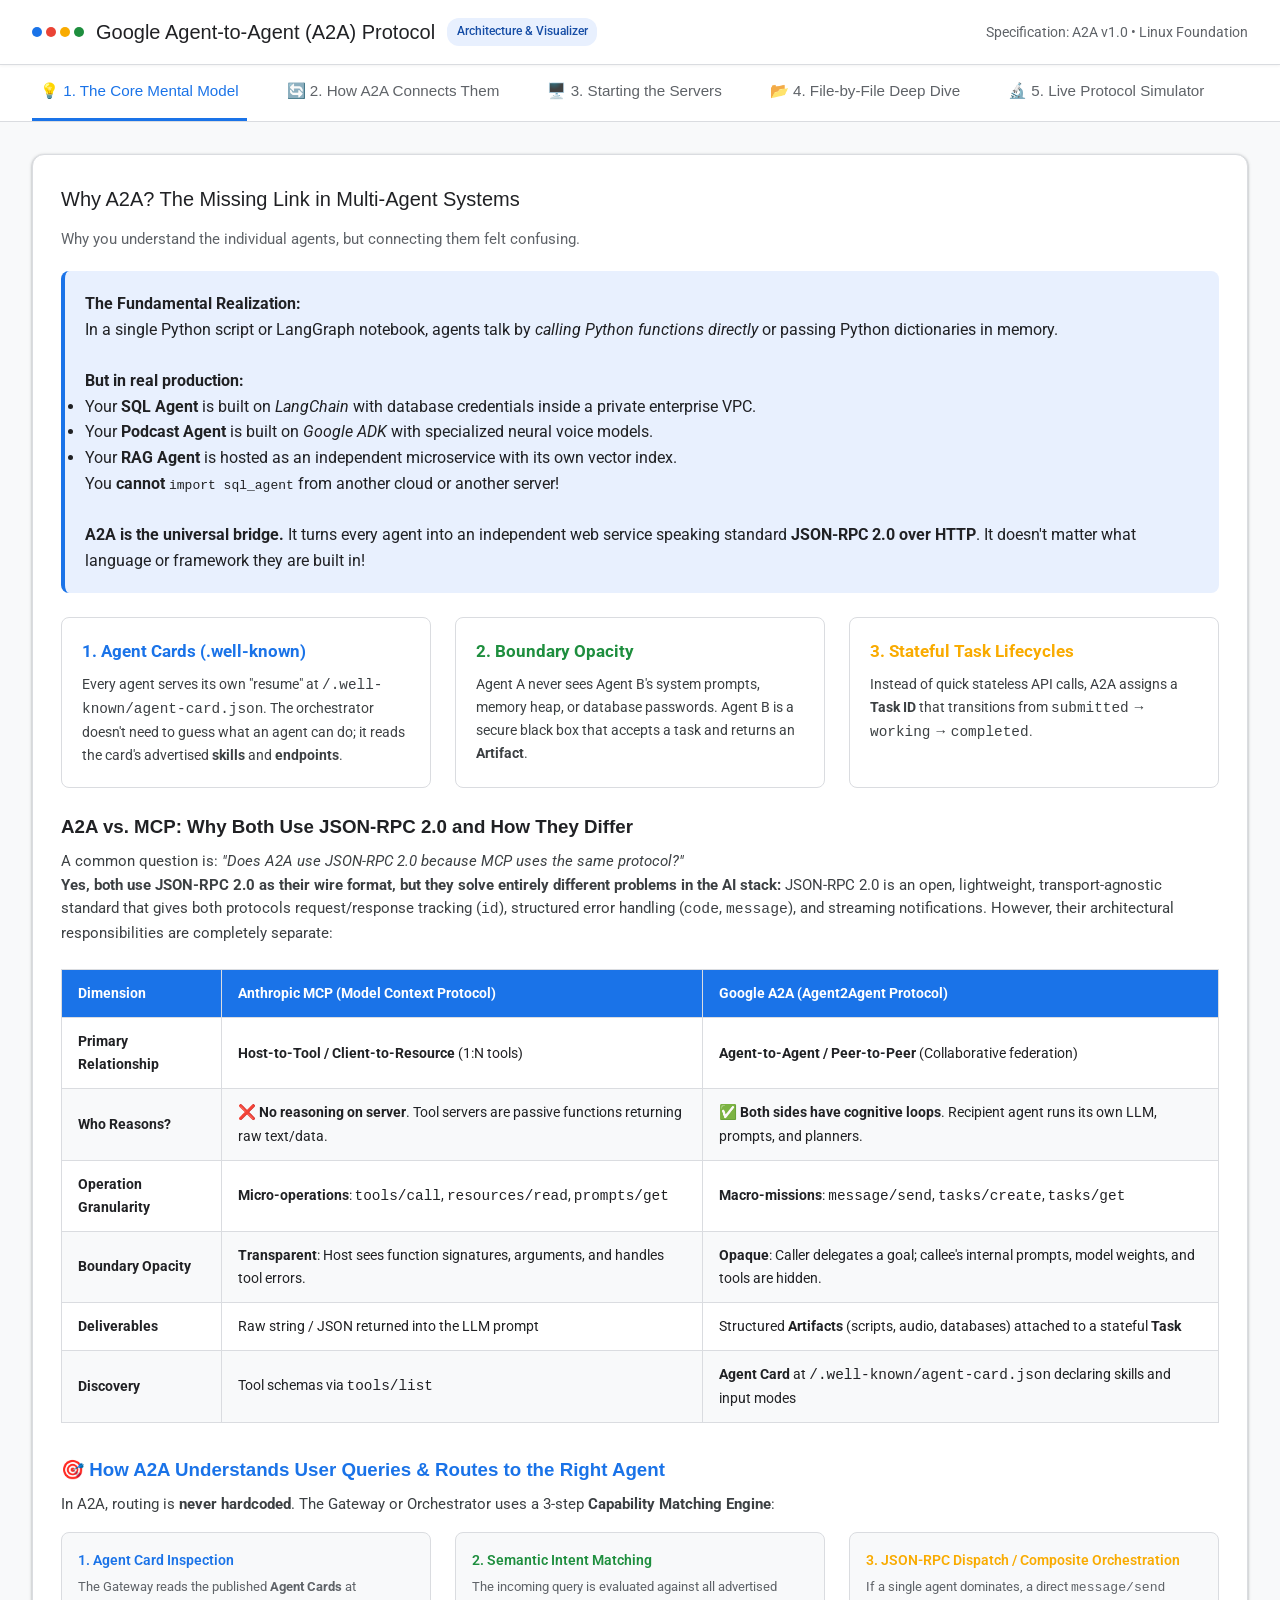
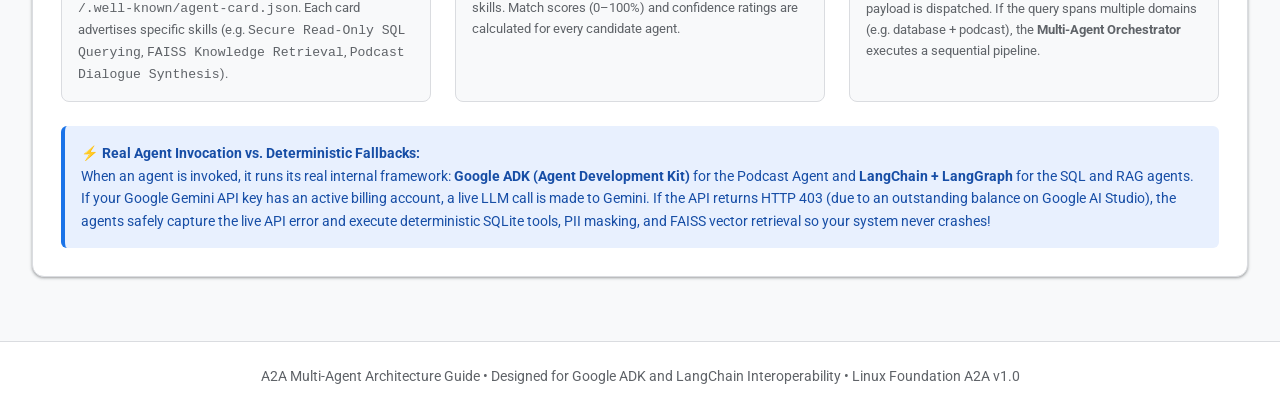
==== commit 2caf50bf: "feat: Add A2A vs MCP comparison, transparent Agent Card capability matcher, and live agent execution" ====
--- a/A2A_Architecture_Visualization.html
+++ b/A2A_Architecture_Visualization.html
@@ -494,33 +494,87 @@
           </div>
         </div>
 
-        <h3 style="font-family: 'Google Sans', sans-serif; margin: 1.5rem 0 0.5rem;">A2A vs. MCP: The Clear Difference</h3>
+        <h3 style="font-family: 'Google Sans', sans-serif; margin: 1.5rem 0 0.5rem;">A2A vs. MCP: Why Both Use JSON-RPC 2.0 and How They Differ</h3>
+        <p style="font-size: 0.92rem; color: var(--g-text); margin-bottom: 1rem;">
+          A common question is: <em>"Does A2A use JSON-RPC 2.0 because MCP uses the same protocol?"</em><br>
+          <strong>Yes, both use JSON-RPC 2.0 as their wire format, but they solve entirely different problems in the AI stack:</strong>
+          JSON-RPC 2.0 is an open, lightweight, transport-agnostic standard that gives both protocols request/response tracking (<code>id</code>), structured error handling (<code>code</code>, <code>message</code>), and streaming notifications. However, their architectural responsibilities are completely separate:
+        </p>
         <table class="styled-table">
           <thead>
             <tr>
-              <th>Layer</th>
-              <th>Model Context Protocol (MCP)</th>
-              <th>Agent-to-Agent Protocol (A2A)</th>
+              <th>Dimension</th>
+              <th>Anthropic MCP (Model Context Protocol)</th>
+              <th>Google A2A (Agent2Agent Protocol)</th>
             </tr>
           </thead>
           <tbody>
             <tr>
-              <td><strong>Relationship</strong></td>
-              <td>Agent &harr; <strong>Tool</strong> (Database, GitHub, Filesystem)</td>
-              <td>Agent &harr; <strong>Agent</strong> (Autonomous System to Autonomous System)</td>
+              <td><strong>Primary Relationship</strong></td>
+              <td><strong>Host-to-Tool / Client-to-Resource</strong> (1:N tools)</td>
+              <td><strong>Agent-to-Agent / Peer-to-Peer</strong> (Collaborative federation)</td>
             </tr>
             <tr>
-              <td><strong>Execution</strong></td>
-              <td>Stateless, immediate RPC tool execution</td>
-              <td>Stateful, multi-turn task delegation and artifact handoff</td>
+              <td><strong>Who Reasons?</strong></td>
+              <td>❌ <strong>No reasoning on server</strong>. Tool servers are passive functions returning raw text/data.</td>
+              <td>✅ <strong>Both sides have cognitive loops</strong>. Recipient agent runs its own LLM, prompts, and planners.</td>
             </tr>
             <tr>
-              <td><strong>Visibility</strong></td>
-              <td>Transparent: Tool schema injected directly into agent's prompt</td>
-              <td>Opaque: Remote agent's internal prompts and weights remain strictly private</td>
+              <td><strong>Operation Granularity</strong></td>
+              <td><strong>Micro-operations</strong>: <code>tools/call</code>, <code>resources/read</code>, <code>prompts/get</code></td>
+              <td><strong>Macro-missions</strong>: <code>message/send</code>, <code>tasks/create</code>, <code>tasks/get</code></td>
+            </tr>
+            <tr>
+              <td><strong>Boundary Opacity</strong></td>
+              <td><strong>Transparent</strong>: Host sees function signatures, arguments, and handles tool errors.</td>
+              <td><strong>Opaque</strong>: Caller delegates a goal; callee's internal prompts, model weights, and tools are hidden.</td>
+            </tr>
+            <tr>
+              <td><strong>Deliverables</strong></td>
+              <td>Raw string / JSON returned into the LLM prompt</td>
+              <td>Structured <strong>Artifacts</strong> (scripts, audio, databases) attached to a stateful <strong>Task</strong></td>
+            </tr>
+            <tr>
+              <td><strong>Discovery</strong></td>
+              <td>Tool schemas via <code>tools/list</code></td>
+              <td><strong>Agent Card</strong> at <code>/.well-known/agent-card.json</code> declaring skills and input modes</td>
             </tr>
           </tbody>
         </table>
+
+        <!-- How A2A Decides Which Agent to Invoke -->
+        <h3 style="font-family: 'Google Sans', sans-serif; margin: 2rem 0 0.5rem; color: var(--g-blue);">
+          🎯 How A2A Understands User Queries & Routes to the Right Agent
+        </h3>
+        <p style="font-size: 0.92rem; color: var(--g-text); margin-bottom: 1rem;">
+          In A2A, routing is <strong>never hardcoded</strong>. The Gateway or Orchestrator uses a 3-step <strong>Capability Matching Engine</strong>:
+        </p>
+
+        <div class="grid-3" style="margin-bottom: 1.5rem;">
+          <div style="background: #f8f9fa; border: 1px solid var(--g-border); border-radius: 8px; padding: 1rem;">
+            <div style="font-weight: 600; color: var(--g-blue); font-size: 0.9rem;">1. Agent Card Inspection</div>
+            <p style="font-size: 0.82rem; color: var(--g-muted); margin-top: 4px;">
+              The Gateway reads the published <strong>Agent Cards</strong> at <code>/.well-known/agent-card.json</code>. Each card advertises specific skills (e.g. <code>Secure Read-Only SQL Querying</code>, <code>FAISS Knowledge Retrieval</code>, <code>Podcast Dialogue Synthesis</code>).
+            </p>
+          </div>
+          <div style="background: #f8f9fa; border: 1px solid var(--g-border); border-radius: 8px; padding: 1rem;">
+            <div style="font-weight: 600; color: var(--g-green); font-size: 0.9rem;">2. Semantic Intent Matching</div>
+            <p style="font-size: 0.82rem; color: var(--g-muted); margin-top: 4px;">
+              The incoming query is evaluated against all advertised skills. Match scores (0–100%) and confidence ratings are calculated for every candidate agent.
+            </p>
+          </div>
+          <div style="background: #f8f9fa; border: 1px solid var(--g-border); border-radius: 8px; padding: 1rem;">
+            <div style="font-weight: 600; color: var(--g-yellow); font-size: 0.9rem;">3. JSON-RPC Dispatch / Composite Orchestration</div>
+            <p style="font-size: 0.82rem; color: var(--g-muted); margin-top: 4px;">
+              If a single agent dominates, a direct <code>message/send</code> payload is dispatched. If the query spans multiple domains (e.g. database + podcast), the <strong>Multi-Agent Orchestrator</strong> executes a sequential pipeline.
+            </p>
+          </div>
+        </div>
+
+        <div style="background: #e8f0fe; border-left: 4px solid var(--g-blue); border-radius: 6px; padding: 1rem; font-size: 0.88rem; color: #174ea6;">
+          <strong>⚡ Real Agent Invocation vs. Deterministic Fallbacks:</strong><br>
+          When an agent is invoked, it runs its real internal framework: <strong>Google ADK (Agent Development Kit)</strong> for the Podcast Agent and <strong>LangChain + LangGraph</strong> for the SQL and RAG agents. If your Google Gemini API key has an active billing account, a live LLM call is made to Gemini. If the API returns HTTP 403 (due to an outstanding balance on Google AI Studio), the agents safely capture the live API error and execute deterministic SQLite tools, PII masking, and FAISS vector retrieval so your system never crashes!
+        </div>
       </div>
     </div>
 
